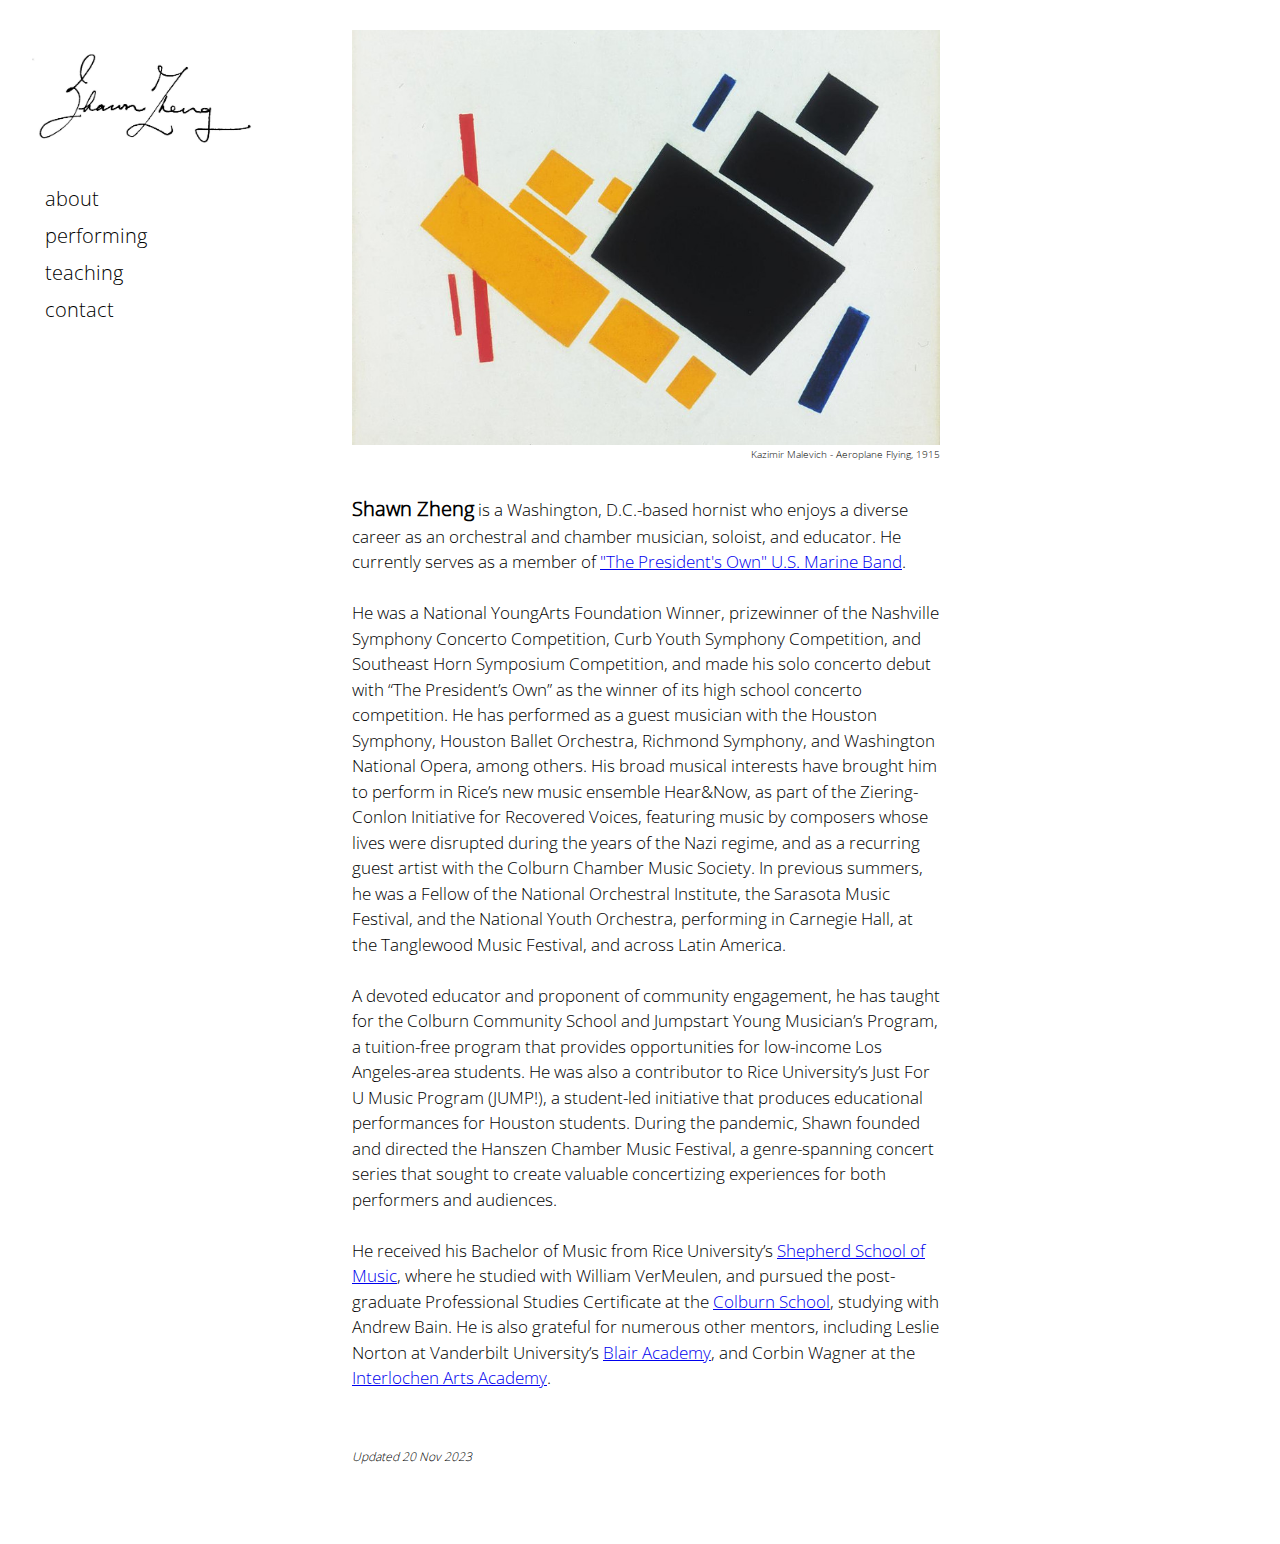
==== index.html @ 9623124a "Update index.html" ====
<!DOCTYPE html>
<html>
	<head>
    <meta charset="UTF-8">
		<meta name="author" content="Shawn Zheng">
		<meta name="keywords" content="music, french horn, horn, orchestra, rice, rice university, colburn, houston, washington dc, murfreesboro">
		<meta name="description" content="online portfolio of musician and educator Shawn Zheng">
		<meta name="viewport" content="width=device-width, initial-scale=1.0">
		<title>Shawn Zheng | Horn</title>
		<link rel="canonical" href="https://shawnzheng.com/index.html" />
		<link rel="stylesheet" href="styles.css">
    <link rel="apple-touch-icon" sizes="180x180" href="/favicon_io/apple-touch-icon.png">
    <link rel="icon" type="image/png" sizes="32x32" href="/favicon_io/favicon-32x32.png">
    <link rel="icon" type="image/png" sizes="16x16" href="/favicon_io/favicon-16x16.png">
    <link rel="manifest" href="/favicon_io/site.webmanifest">

</head>
<body>

<!-- Load an icon library to show a hamburger menu (bars) on small screens -->
<link rel="stylesheet" href="https://cdnjs.cloudflare.com/ajax/libs/font-awesome/4.7.0/css/font-awesome.min.css">

<!-- Side Navigation Menu -->
<div id="sidenav">
  <img src="logo.png" width=250px style="margin-bottom: -90px; margin-top: -60px">

  <a href=index.html>
    <p>about</p>
  </a>
  <a href="performing.html">
    <p>performing</p>
  </a>
  <a href="teaching.html">
    <p>teaching</p>
  </a>
  <a href="contact.html">
    <p>contact</p>
  </a>
</div>

<!-- Top Navigation Menu -->
<div class="topnav" id="topnav">
  <a href="index.html" class="active" style="height: 60px">
    <img src="logo.png" style="display: block; margin-top: -40px; margin-right: 200px; width: 150px; height: 150px;">
  </a>
  <!-- Navigation links (hidden by default) -->
  <div id="myLinks">
    <a href="performing.html"class="selected">performing</a>
    <a href="teaching.html">teaching</a>  
    <a href="contact.html">contact</a>  
  </div>
  <!-- "Hamburger menu" / "Bar icon" to toggle the navigation links -->
  <a href="javascript:void(0);" class="icon" onclick="myFunction()">
    <i style="font-size: 25px; margin-top: 8px; margin-left: 6px;" class="fa fa-bars"></i>
  </a>
</div>



<script>
  function myFunction() {
    var x = document.getElementById("myLinks");
    if (x.style.display === "block") {
      x.style.display = "none";
    } else {
      x.style.display = "block";
    }
  }
  </script>

<!--
<p class="title">about</p>
-->

<div class="content">
  <figure>
    <img src="Kazimir-Malevich-Aeroplane-Flying-1915.jpeg" width=100% style="margin-top: 20px; padding-left: 20px; padding-right: 20px;">
    <figcaption style="margin-top: 2px; ; padding-right: 20px; font-size: 10px; font-family: opensans">Kazimir Malevich - Aeroplane Flying, 1915

  </figcaption>
  </figure>
 
  <div class="about" style="padding-left: 20px; padding-right: 20px; margin-top: 5px; line-height: 1.5;">
    <p>&nbsp;</p>
   <p><strong><span style="font-size:20px">Shawn Zheng</span></strong> is a Washington, D.C.-based hornist who enjoys a diverse career as an orchestral and chamber musician, soloist, and educator. He currently serves as a member of <a href="https://www.marineband.marines.mil/">"The President's Own" U.S. Marine Band</a>.</p>    <p>&nbsp;</p>
  <p>He was a National YoungArts Foundation Winner, prizewinner of the Nashville Symphony Concerto Competition, Curb Youth Symphony Competition, and Southeast Horn Symposium Competition, and made his solo concerto debut with “The President’s Own” as the winner of its high school concerto competition. 
    He has performed as a guest musician with the Houston Symphony, Houston Ballet Orchestra, Richmond Symphony, and Washington National Opera, among others. 
    His broad musical interests have brought him to perform in Rice’s new music ensemble Hear&Now, 
    as part of the Ziering-Conlon Initiative for Recovered Voices, featuring music by composers whose lives were disrupted during the years of the Nazi regime, 
    and as a recurring guest artist with the Colburn Chamber Music Society. 
    In previous summers, he was a Fellow of the National Orchestral Institute, the Sarasota Music Festival, and the National Youth Orchestra, performing in Carnegie Hall, at the Tanglewood Music Festival, and across Latin America. 
  </p>
  <p>&nbsp;</p>
  <p>A devoted educator and proponent of community engagement, he has taught for the Colburn Community School and Jumpstart Young Musician’s Program, 
    a tuition-free program that provides opportunities for low-income Los Angeles-area students. 
    He was also a contributor to Rice University’s Just For U Music Program (JUMP!), 
    a student-led initiative that produces educational performances for Houston students. During the pandemic, Shawn founded and directed the Hanszen Chamber Music Festival, a genre-spanning concert series that sought to create valuable concertizing experiences for both performers and audiences.  </p>
  <p>&nbsp;</p>
  <p>He received his Bachelor of Music from Rice University’s <a href="https://music.rice.edu/">Shepherd School of Music</a>, where he studied with William VerMeulen, and pursued the post-graduate Professional Studies Certificate at the <a href="colburnschool.edu">Colburn School</a>, studying with Andrew Bain. He is also grateful for numerous other mentors, including Leslie Norton at Vanderbilt University’s <a href="https://blair.vanderbilt.edu/blair-academy/">Blair Academy</a>, and Corbin Wagner at the <a href="https://www.interlochen.org/arts-boarding-school">Interlochen Arts Academy</a>.</p>
  <p>&nbsp;</p>
  <p>&nbsp;</p>
  <p><i><span style="font-size:12px">Updated 20 Nov 2023</span></i>
  <p>&nbsp;</p>
  <p>&nbsp;</p>
  <p>&nbsp;</p>
  </div>
</div>


</body>
</html>
---- styles.css ----
.freeplay{
  font-family: sans-serif;
  font-size: 15px;
  margin: 15px;
}

.writing{
  font-family: times;
  font-size: 17px;
}

ul{
  font-size: 17px; 
  font-family: times;
  margin-top: -5px;
}

h1{
  margin: 5%;
  font-size: 25px;
}

.perfdate{
  font-family: poppins_bold;
  font-size: 16px;
  font-weight: bolder;
  margin-bottom: 3px;
  margin-top: 35px;
  color: black;
  text-align: left;
}

.perfloc{
  font-family: pt_serif, Cambria, Cochin, Georgia, Times, 'Times New Roman', serif;
  font-size: 15px;
  font-weight: bolder;
  margin-bottom: 3px;
  color: black;
  text-align: left;
}

.perfens{
  font-family: pt_serif, Cambria, Cochin, Georgia, Times, 'Times New Roman', serif;
  font-size: 15px;
  font-weight: bolder;
  color: black;
  margin-bottom: 15px;
  text-align: left;
}
.perf{
  font-family: pt_serif, Cambria, Cochin, Georgia, Times, 'Times New Roman', serif;
  font-size: 15px;
  margin-bottom: 3px;
  margin-left: 4%;
  color: black;
  text-align: left;
}

.perfdetail{
  font-family: pt_serif;
  font-size: 15px;
  margin-bottom: 3px;
  margin-left: 8%;
  color: black;
  text-align: left;
}

.indent{
  padding-left: 47px;
}

.column {
  float: left;
  width: 33.3%;
  text-align: center;
  padding: 2%;
  border-color: white;
  border-style: solid;
  border-width: 2px;
}

/* Clear floats after the columns */
.row {
  width: auto;
  font-family: poppins_bold;
  font-size: 10px;
}

video{
  width: 100%;
  height: auto;
}

/*date tabs*/

.date_playing{
  text-align: right;
  font-family: poppins;
  font-size: 14px;
}

.date_playing span{
  background-color: whitesmoke;
  padding: 4px;
}

.date_recording{
  text-align: right;
  font-family: poppins;
  font-size: 14px;
}

.date_recording span{
  background-color: floralwhite;
  padding: 4px;
}

.date_interdisciplinary{
  text-align: right;
  font-family: poppins;
  font-size: 14px;
}

.date_interdisciplinary span{
  background-color: ghostwhite;
  padding: 4px;
}

.date_work{
  text-align: right;
  font-family: poppins;
  font-size: 14px;
}

.date_work span{
  background-color: whitesmoke;
  padding: 4px;
  font-family: poppins;
}

.date_work2{
  text-align: right;
  font-family: poppins;
  font-size: 14px;
}

.date_work2 span{
  background-color: rgb(35, 35, 36);
  color: white;
  padding: 4px;
}

.date_work3{
  text-align: right;
  font-family: poppins;
  font-size: 14px;
}

.date_work3 span{
  background-color: aliceblue;
  color: black;
  padding: 4px;
}

/*date tabs END*/

.work{
  font-family: poppins_bold;
  font-size: 17px;
  color: black;
  padding: 7px;
  border: 1px solid whitesmoke;
  background-color: whitesmoke;
  margin-bottom: 15px;
}


.performances{
  font-family: poppins_bold;
  font-size: 20px;
  color: black;
  padding: 7px;
  border: 1px solid whitesmoke;
  background-color: whitesmoke;
  margin-bottom: 15px;
}

.work_writing{
  font-family: times;
  font-size: 24px;
  text-decoration: bold;
  color: black;
  padding: 7px;
  border: 1px solid whitesmoke;
  background-color: whitesmoke;
  margin-bottom: 15px;
}

.description{
  font-family: pt_serif;
  font-size: 15px;
  color: black;
  text-align: left;
  margin-top:5px;
  margin-bottom: 5px;
}

.work2{
  font-family: poppins_bold;
  font-size: 17px;
  color: rgb(233, 233, 233);
  padding: 7px;
  border: 1px solid black;
  background-color: rgb(35, 35, 36);
  margin-bottom: 15px;
}

.description2{
  font-family: pt_serif;
  font-size: 15px;
  color: rgb(233, 233, 233);
  margin-top:5px;
  margin-bottom: 5px;
}

.work3{
  font-family: poppins_bold;
  font-size: 17px;
  color: black;
  padding: 7px;
  border: 1px solid aliceblue;
  background-color: aliceblue;
  margin-bottom: 15px;
}

.description3{
  font-family: pt_serif;
  font-size: 15px;
  color: black;
  margin-top:5px;
  margin-bottom: 5px;
}


.conductingvid{
  font-family: poppins_bold;
  font-size: 17px;
  color: black;
  padding: 7px;
  border: 1px solid whitesmoke;
  background-color: whitesmoke;
  margin-bottom: 15px;
}

.playing{
  font-family: poppins_bold;
  font-size: 17px;
  color: black;
  padding: 7px;
  border: 1px solid whitesmoke;
  background-color: whitesmoke;
  margin-bottom: 15px;
}

.recording{
  font-family: poppins_bold;
  font-size: 17px;
  color: black;
  padding: 7px;
  border: 1px solid floralwhite;
  background-color: floralwhite;
  margin-bottom: 15px;
}

.youtube{
  margin-top:10px;
  width: 100%;
  height: 350px;
}


.interdisciplinary{
  font-family: poppins_bold;
  font-size: 17px;
  color: black;
  padding: 7px;
  border: 1px solid ghostwhite;
  background-color: ghostwhite;
  margin-bottom: 15px;
  text-align: left;
}

audio{
  width: 100%;
}

.title{
  margin: 0px;
  font-size: 12px;
  text-decoration: bold;
}

.moodyphotos{

}

p{
  margin:0px;
  padding:0px;
}
font
.about{
  font-size: 20px;
  padding-left: 0px;
  padding-right: 0px;
  font-family: opensans;
  
}

.content{
  font-family: opensans;
  font-size: 17px;
  margin: 0px;
  margin-left: 12px;
  margin-right: 12px;
  
  
  
}

body{
  margin: 0px;
  font-size: 15px;
  font-family: opensans;
  
}

/* Style the navigation menu */
.topnav {
  overflow: hidden;
  background-color: none!important;
  position: relative;
  margin-right: 4%;
  margin-left: 4%;
  margin-top: 4%;
  font-size: 17px;
  font-family: opensans;
  text-align: right;
  float: right

}

/* Hide the links inside the navigation menu (except for logo/home) */
.topnav #myLinks {
  display: none;
}

/* Style navigation menu links */
.topnav a {
  color: black;
  padding: 4px 4px;
  text-decoration: none;
  display: block;
}

/* Style the hamburger menu */
.topnav a.icon {
  background: none;
  background-color: none;
  display: block;
  position: absolute;
  right: 8px;
  top: 0;
}

/* Add a grey background color on mouse-over */
.topnav a:hover {
  background-color: none;
  color: black;
}

/* Style the active link (or home/logo) */
.active {
  background-color: none;
  color: black;
  font-size: 25px;
}


@font-face {
  font-family: pt_serif_italic;
  src: url(fonts/pt_serif/PTSerif-Italic.ttf)
}

@font-face {
  font-family: pt_serif;
  src: url(fonts/pt_serif/PTSerif-Regular.ttf)
}

@font-face {
  font-family: pt_serif_bold;
  src: url(fonts/pt_serif/PTSerif-Bold.ttf)
}

@font-face {
  font-family: opensans;
  src: url(fonts/opensans/OpenSans-Light.ttf)
}

@font-face {
  font-family: opensans-regular;
  src: url(fonts/opensans/OpenSans-Regular.ttf)
}


@font-face {
  font-family: proza;
  src: url(fonts/proza/prozalibre-regular.ttf)
}


@font-face {
  font-family: opensans_bold;
  src: url(fonts/opensans/OpenSans-Bold.ttf)
}

hr{
  border-top: 1px solid black;
}

h2{
  margin-top: 10px;
  font-size: 20px;
}

figure {
  display: inline-block;
  margin: 0px;
  margin-left: 0px;
}
figure img {
  vertical-align: top;
}
figure figcaption {
  text-align: right;
}


/* desktop */


#sidenav {
  height: 100%;
  position: fixed;
  z-index: 1;
  top: 0px;
  left: 20px;
  background-color: white;
  overflow-x: hidden;
  transition: 0.5s;
  padding-top: 0px;
  transition: all 300ms ease 0s;
  font-family: opensans;
  font-size: 20px;
  }

  
  #sidenav a {
  padding: 5px;
  margin-left: 20px;
  text-decoration: none;
  color: black;
  display: block;
  transition: 0.3s
  }
  
  #sidenav a:hover {
  color: rgb(34, 125, 211);
  font-family: opensans-regular;
  }

.selected{
  font-family: opensans-regular;
} 

/* cover shenanigans*/

/* mobile and media CSS*/

#mobile_cover{
  display: fixed;
  width: 100%;
  padding-left: 5%;
  padding-right: 5%;
  padding-bottom: 0px;
  margin-bottom: 0px;
}

@media screen and (max-width: 813px) {
  #sidenav{
      display: none;
    }
  #desktop_cover{
      display: none;
    }
  #rightnav{
    display: none;
  }
  .youtube{
    margin-top:10px;
    width: 100%;
    height: 190px;
  }
}

@media screen and (min-width:813px){
    .content{
        padding-left: 25%;
        margin-right: 25%;
        padding-top: 10px;
        display: fixed;
        align-content: left;
    }

    #topnav{
      display: none;
    }

    .sidenav{
      display: fixed;
    }

    #desktop_cover{
      display: fixed;
      width: 75%;
      margin-top: 50px;
      margin-left: 15%;
      margin-bottom: 0%;
    }

    #mobile_cover {
      display: none;
    }
    
    .row{
      font-size: 14px;
    }
  }

  /* trying to make a slideshow*/
  * {box-sizing:border-box}

/* Slideshow container */
.slideshow-container {
  max-width: 1000px;
  position: relative;
  margin: auto;
}

/* Hide the images by default */
.mySlides {
  display: none;
}

/* Next & previous buttons */
.prev, .next {
  cursor: pointer;
  position: absolute;
  top: 50%;
  width: auto;
  margin-top: -22px;
  padding: 16px;
  color: white;
  font-weight: bold;
  font-size: 18px;
  transition: 0.6s ease;
  border-radius: 0 3px 3px 0;
  user-select: none;
}

/* Position the "next button" to the right */
.next {
  right: 0;
  border-radius: 3px 0 0 3px;
}

/* On hover, add a black background color with a little bit see-through */
.prev:hover, .next:hover {
  background-color: rgba(0,0,0,0.8);
}

/* Caption text */
.text {
  color: #f2f2f2;
  font-size: 11px;
  padding: 3px;
  position: absolute;
  background: black;
  bottom: 7px;
  width: auto;
  text-align: left;
}

/* Number text (1/7 etc) */
.numbertext {
  color: #f2f2f2;
  font-size: 12px;
  padding: 8px 12px;
  position: absolute;
  top: 0;
}

/* The dots/bullets/indicators */
.dot {
  cursor: pointer;
  height: 15px;
  width: 15px;
  margin: 0 2px;
  background-color: lightgray;
  border-radius: 50%;
  display: inline-block;
  transition: background-color 0.6s ease;
}

.dot:hover {
  background-color: red;
}

/* Fading animation */
.fade {
  -webkit-animation-name: fade;
  -webkit-animation-duration: 1.5s;
  animation-name: fade;
  animation-duration: 1.5s;
}

@-webkit-keyframes fade {
  from {opacity: .4}
  to {opacity: 1}
}

@keyframes fade {
  from {opacity: .4}
  to {opacity: 1}
}
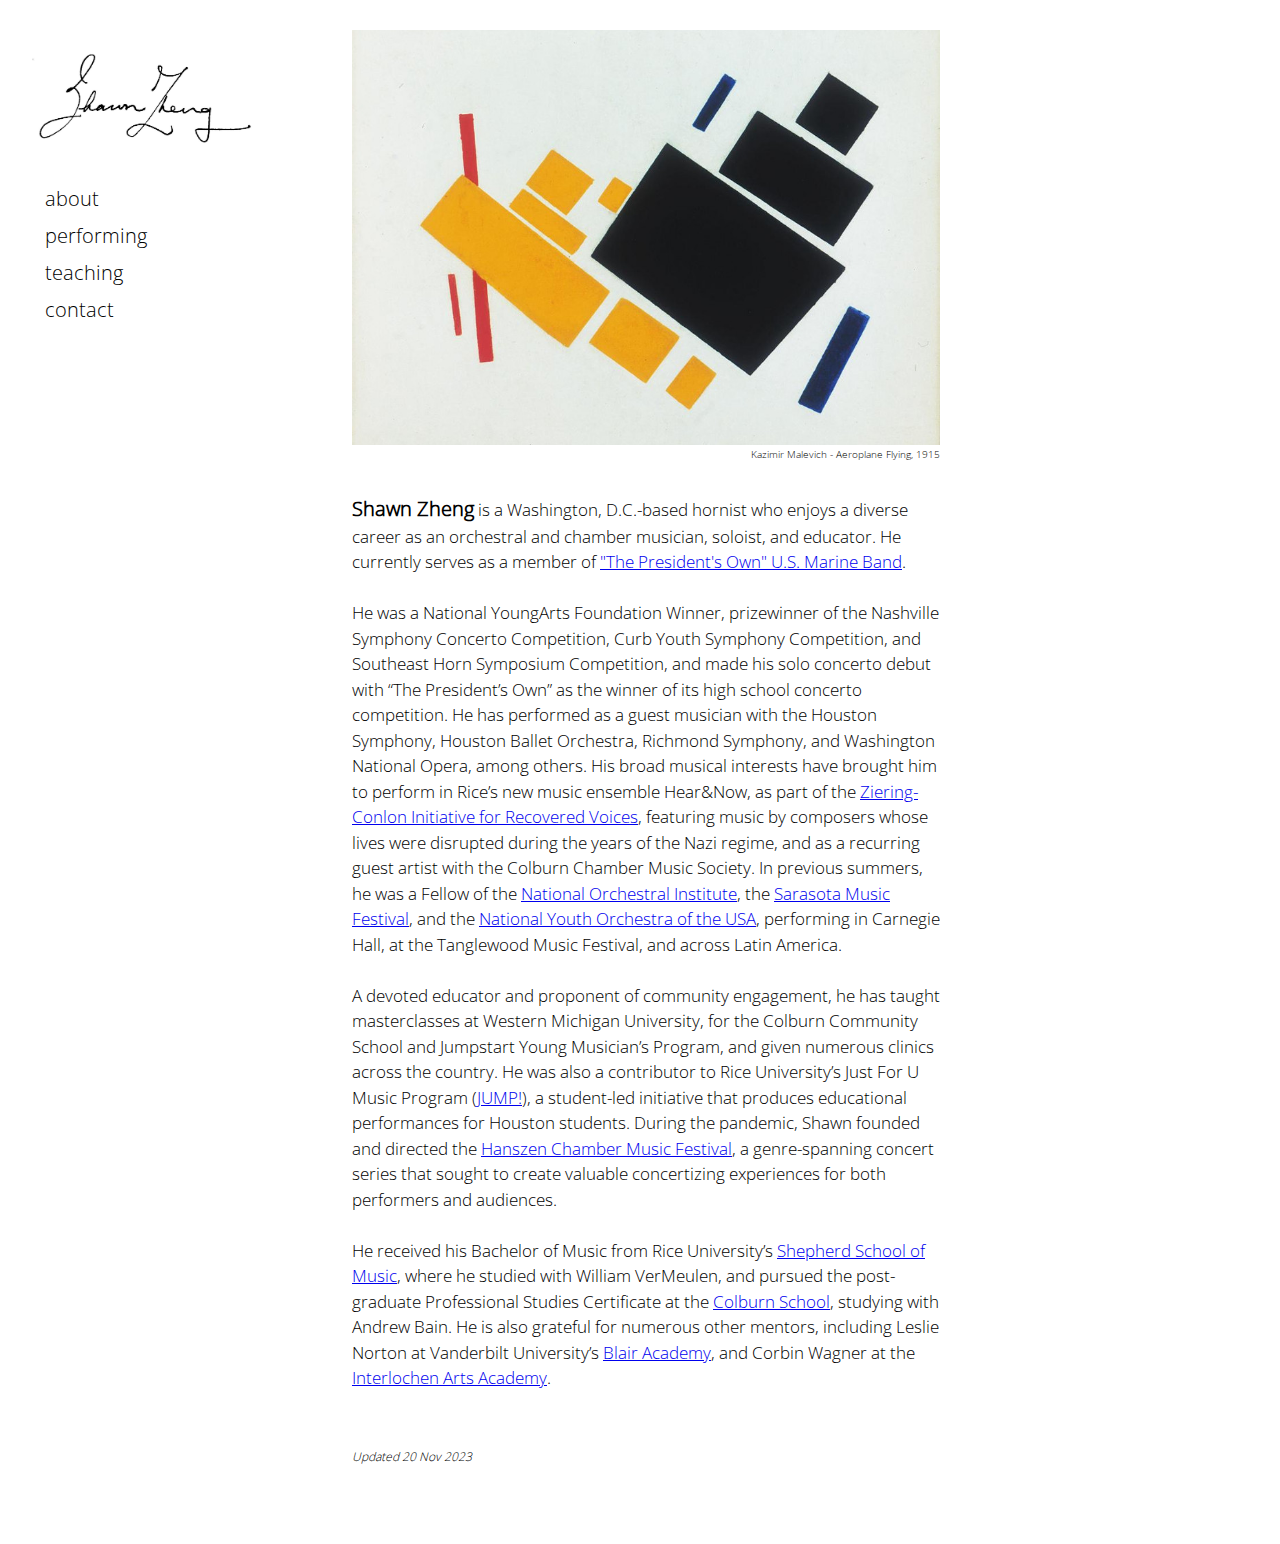
==== commit 54be158c: "Update index.html" ====
--- a/index.html
+++ b/index.html
@@ -86,15 +86,14 @@
   <p>He was a National YoungArts Foundation Winner, prizewinner of the Nashville Symphony Concerto Competition, Curb Youth Symphony Competition, and Southeast Horn Symposium Competition, and made his solo concerto debut with “The President’s Own” as the winner of its high school concerto competition. 
     He has performed as a guest musician with the Houston Symphony, Houston Ballet Orchestra, Richmond Symphony, and Washington National Opera, among others. 
     His broad musical interests have brought him to perform in Rice’s new music ensemble Hear&Now, 
-    as part of the Ziering-Conlon Initiative for Recovered Voices, featuring music by composers whose lives were disrupted during the years of the Nazi regime, 
+    as part of the <a href="https://www.colburnschool.edu/community-initiatives/recovered-voices/">Ziering-Conlon Initiative for Recovered Voices</a>, featuring music by composers whose lives were disrupted during the years of the Nazi regime, 
     and as a recurring guest artist with the Colburn Chamber Music Society. 
-    In previous summers, he was a Fellow of the National Orchestral Institute, the Sarasota Music Festival, and the National Youth Orchestra, performing in Carnegie Hall, at the Tanglewood Music Festival, and across Latin America. 
+    In previous summers, he was a Fellow of the <a href="https://theclarice.umd.edu/noi/About-the-Institute">National Orchestral Institute</a>, the <a href="https://www.sarasotaorchestra.org/festival/about">Sarasota Music Festival</a>, and the <a href="https://www.carnegiehall.org/Education/Programs/National-Youth-Ensembles/NYO-USA">National Youth Orchestra of the USA</a>, performing in Carnegie Hall, at the Tanglewood Music Festival, and across Latin America. 
   </p>
   <p>&nbsp;</p>
-  <p>A devoted educator and proponent of community engagement, he has taught for the Colburn Community School and Jumpstart Young Musician’s Program, 
-    a tuition-free program that provides opportunities for low-income Los Angeles-area students. 
-    He was also a contributor to Rice University’s Just For U Music Program (JUMP!), 
-    a student-led initiative that produces educational performances for Houston students. During the pandemic, Shawn founded and directed the Hanszen Chamber Music Festival, a genre-spanning concert series that sought to create valuable concertizing experiences for both performers and audiences.  </p>
+  <p>A devoted educator and proponent of community engagement, he has taught masterclasses at Western Michigan University, for the Colburn Community School and Jumpstart Young Musician’s Program, and given numerous clinics across the country.
+    He was also a contributor to Rice University’s Just For U Music Program (<a href="https://music.rice.edu/outreach/just-you-music-program">JUMP!</a>), 
+    a student-led initiative that produces educational performances for Houston students. During the pandemic, Shawn founded and directed the <a href="https://www.ricethresher.org/article/2020/09/hanszen-quad-fills-with-music-and-community-in-new-evening-concert-series">Hanszen Chamber Music Festival</a>, a genre-spanning concert series that sought to create valuable concertizing experiences for both performers and audiences.  </p>
   <p>&nbsp;</p>
   <p>He received his Bachelor of Music from Rice University’s <a href="https://music.rice.edu/">Shepherd School of Music</a>, where he studied with William VerMeulen, and pursued the post-graduate Professional Studies Certificate at the <a href="colburnschool.edu">Colburn School</a>, studying with Andrew Bain. He is also grateful for numerous other mentors, including Leslie Norton at Vanderbilt University’s <a href="https://blair.vanderbilt.edu/blair-academy/">Blair Academy</a>, and Corbin Wagner at the <a href="https://www.interlochen.org/arts-boarding-school">Interlochen Arts Academy</a>.</p>
   <p>&nbsp;</p>
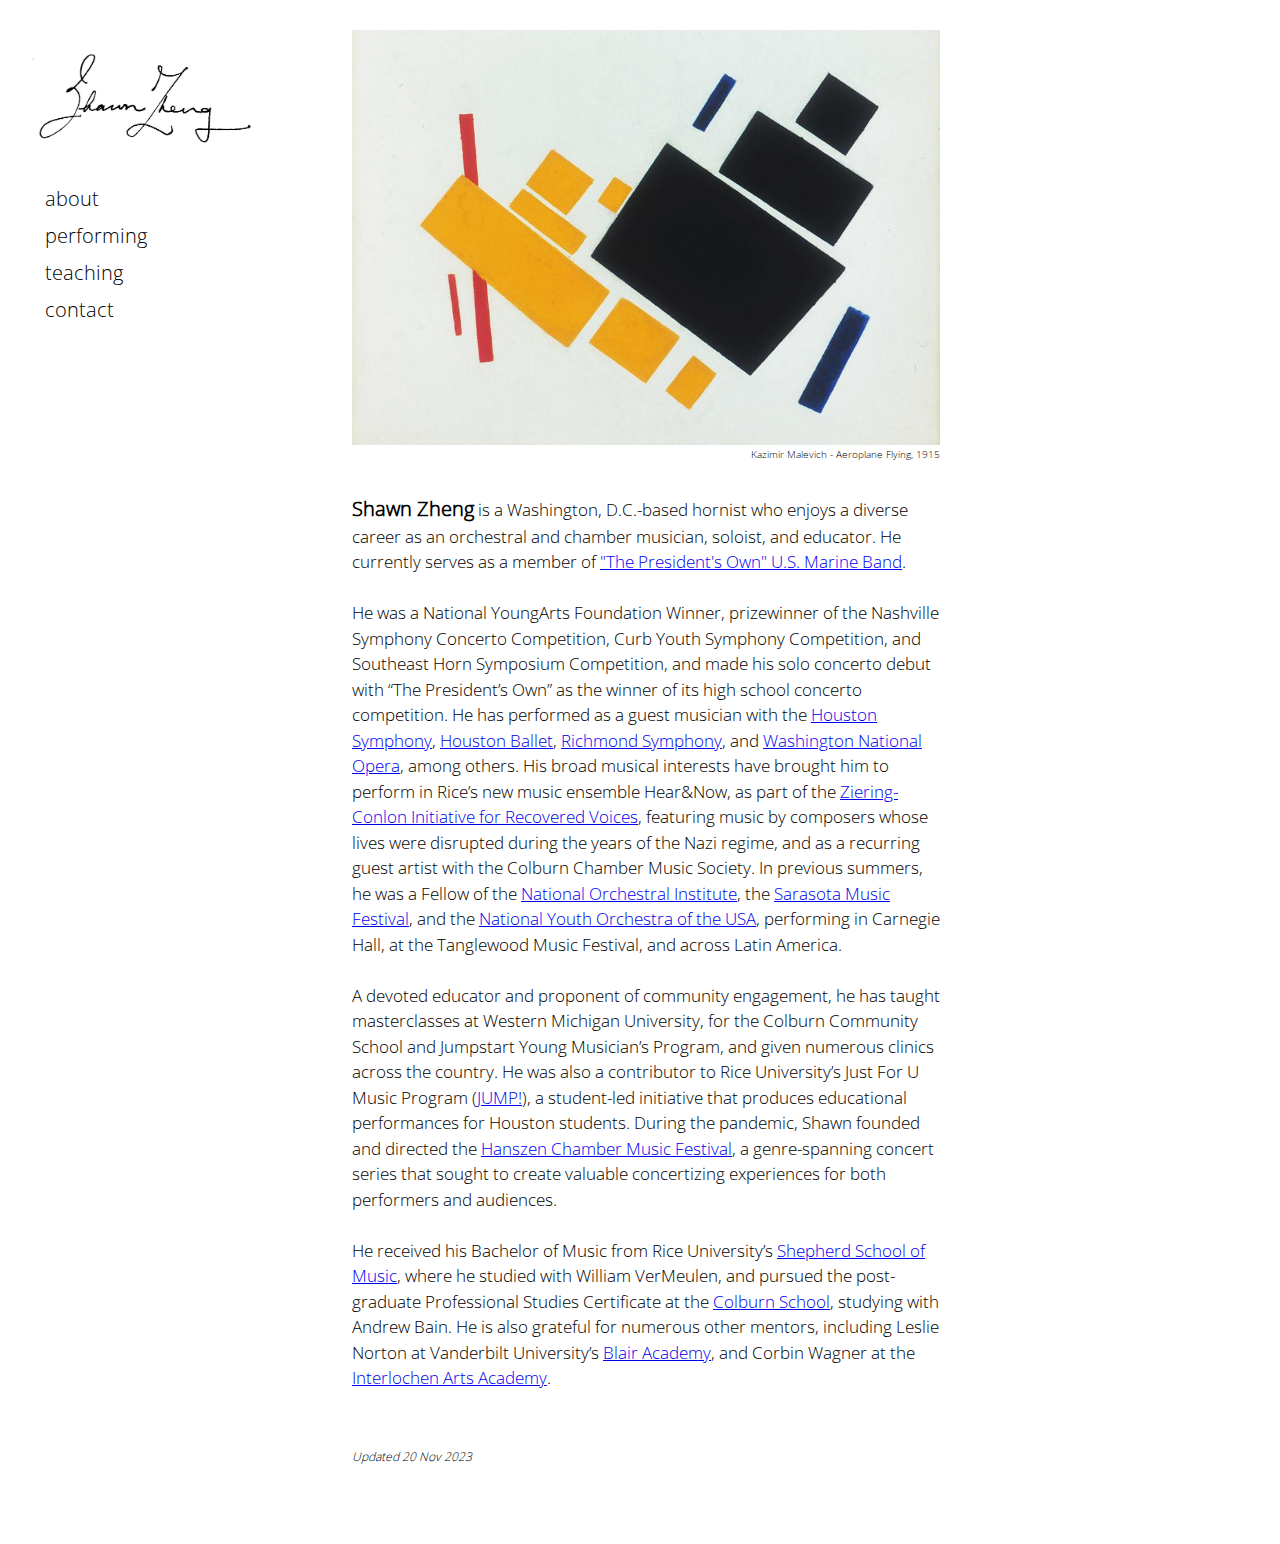
==== commit 3e05f2b5: "Update index.html" ====
--- a/index.html
+++ b/index.html
@@ -84,7 +84,7 @@
     <p>&nbsp;</p>
    <p><strong><span style="font-size:20px">Shawn Zheng</span></strong> is a Washington, D.C.-based hornist who enjoys a diverse career as an orchestral and chamber musician, soloist, and educator. He currently serves as a member of <a href="https://www.marineband.marines.mil/">"The President's Own" U.S. Marine Band</a>.</p>    <p>&nbsp;</p>
   <p>He was a National YoungArts Foundation Winner, prizewinner of the Nashville Symphony Concerto Competition, Curb Youth Symphony Competition, and Southeast Horn Symposium Competition, and made his solo concerto debut with “The President’s Own” as the winner of its high school concerto competition. 
-    He has performed as a guest musician with the Houston Symphony, Houston Ballet Orchestra, Richmond Symphony, and Washington National Opera, among others. 
+    He has performed as a guest musician with the <a href="https://houstonsymphony.org/">Houston Symphony</a>, <a href="https://www.houstonballet.org/">Houston Ballet</a>, <a href="https://www.richmondsymphony.com/">Richmond Symphony</a>, and <a href="https://www.kennedy-center.org/wno/home/">Washington National Opera</a>, among others. 
     His broad musical interests have brought him to perform in Rice’s new music ensemble Hear&Now, 
     as part of the <a href="https://www.colburnschool.edu/community-initiatives/recovered-voices/">Ziering-Conlon Initiative for Recovered Voices</a>, featuring music by composers whose lives were disrupted during the years of the Nazi regime, 
     and as a recurring guest artist with the Colburn Chamber Music Society. 
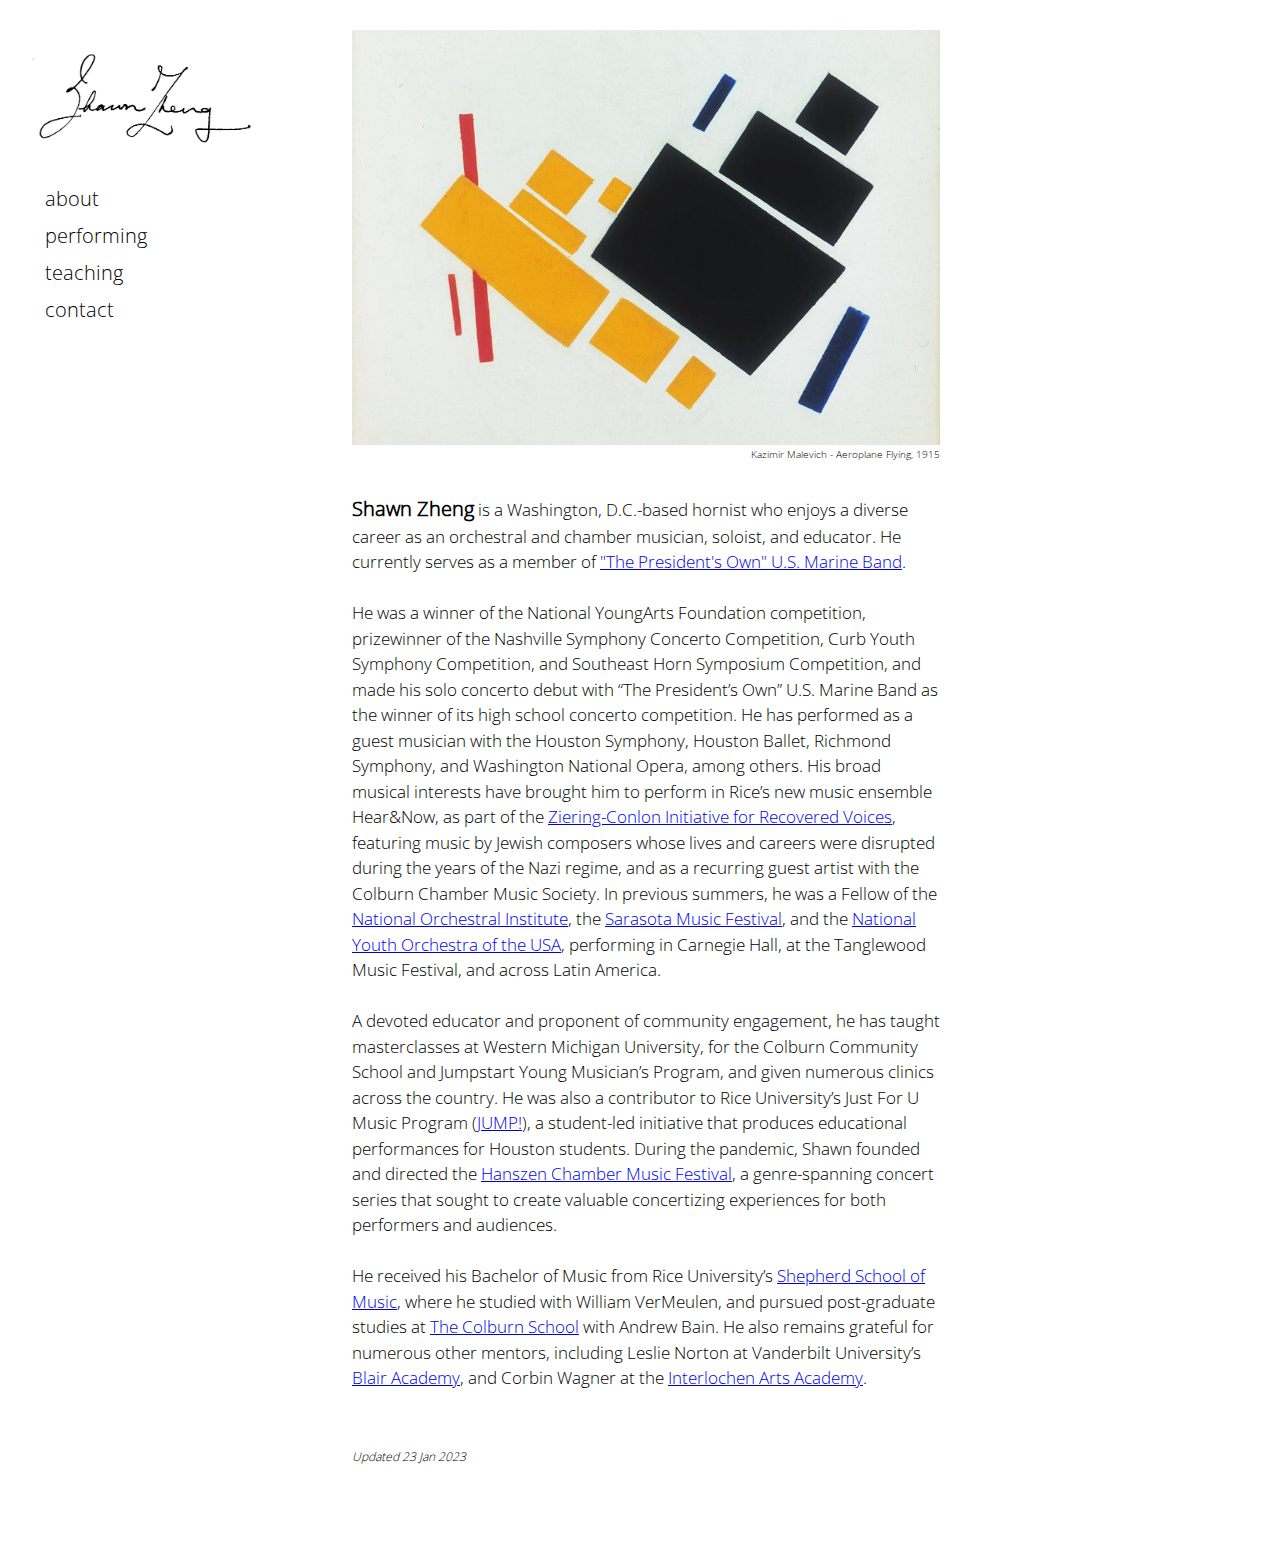
==== commit cf0ed416: "Update index.html" ====
--- a/index.html
+++ b/index.html
@@ -83,22 +83,23 @@
   <div class="about" style="padding-left: 20px; padding-right: 20px; margin-top: 5px; line-height: 1.5;">
     <p>&nbsp;</p>
    <p><strong><span style="font-size:20px">Shawn Zheng</span></strong> is a Washington, D.C.-based hornist who enjoys a diverse career as an orchestral and chamber musician, soloist, and educator. He currently serves as a member of <a href="https://www.marineband.marines.mil/">"The President's Own" U.S. Marine Band</a>.</p>    <p>&nbsp;</p>
-  <p>He was a National YoungArts Foundation Winner, prizewinner of the Nashville Symphony Concerto Competition, Curb Youth Symphony Competition, and Southeast Horn Symposium Competition, and made his solo concerto debut with “The President’s Own” as the winner of its high school concerto competition. 
-    He has performed as a guest musician with the <a href="https://houstonsymphony.org/">Houston Symphony</a>, <a href="https://www.houstonballet.org/">Houston Ballet</a>, <a href="https://www.richmondsymphony.com/">Richmond Symphony</a>, and <a href="https://www.kennedy-center.org/wno/home/">Washington National Opera</a>, among others. 
+  <p>He was a winner of the National YoungArts Foundation competition, prizewinner of the Nashville Symphony Concerto Competition, Curb Youth Symphony Competition, and Southeast Horn Symposium Competition, and made his solo concerto debut with “The President’s Own” U.S. Marine Band as the winner of its high school concerto competition. 
+    He has performed as a guest musician with the Houston Symphony, Houston Ballet, Richmond Symphony, and Washington National Opera, among others. 
     His broad musical interests have brought him to perform in Rice’s new music ensemble Hear&Now, 
-    as part of the <a href="https://www.colburnschool.edu/community-initiatives/recovered-voices/">Ziering-Conlon Initiative for Recovered Voices</a>, featuring music by composers whose lives were disrupted during the years of the Nazi regime, 
+    as part of the <a href="https://www.colburnschool.edu/community-initiatives/recovered-voices/">Ziering-Conlon Initiative for Recovered Voices</a>, featuring music by Jewish composers whose lives and careers were disrupted during the years of the Nazi regime, 
     and as a recurring guest artist with the Colburn Chamber Music Society. 
     In previous summers, he was a Fellow of the <a href="https://theclarice.umd.edu/noi/About-the-Institute">National Orchestral Institute</a>, the <a href="https://www.sarasotaorchestra.org/festival/about">Sarasota Music Festival</a>, and the <a href="https://www.carnegiehall.org/Education/Programs/National-Youth-Ensembles/NYO-USA">National Youth Orchestra of the USA</a>, performing in Carnegie Hall, at the Tanglewood Music Festival, and across Latin America. 
   </p>
   <p>&nbsp;</p>
   <p>A devoted educator and proponent of community engagement, he has taught masterclasses at Western Michigan University, for the Colburn Community School and Jumpstart Young Musician’s Program, and given numerous clinics across the country.
     He was also a contributor to Rice University’s Just For U Music Program (<a href="https://music.rice.edu/outreach/just-you-music-program">JUMP!</a>), 
-    a student-led initiative that produces educational performances for Houston students. During the pandemic, Shawn founded and directed the <a href="https://www.ricethresher.org/article/2020/09/hanszen-quad-fills-with-music-and-community-in-new-evening-concert-series">Hanszen Chamber Music Festival</a>, a genre-spanning concert series that sought to create valuable concertizing experiences for both performers and audiences.  </p>
+    a student-led initiative that produces educational performances for Houston students. During the pandemic, Shawn founded and directed the <a href="https://www.ricethresher.org/article/2020/09/hanszen-quad-fills-with-music-and-community-in-new-evening-concert-series">Hanszen Chamber Music Festival</a>, a genre-spanning concert series that sought to create valuable concertizing experiences for both performers and audiences. </p>
   <p>&nbsp;</p>
-  <p>He received his Bachelor of Music from Rice University’s <a href="https://music.rice.edu/">Shepherd School of Music</a>, where he studied with William VerMeulen, and pursued the post-graduate Professional Studies Certificate at the <a href="colburnschool.edu">Colburn School</a>, studying with Andrew Bain. He is also grateful for numerous other mentors, including Leslie Norton at Vanderbilt University’s <a href="https://blair.vanderbilt.edu/blair-academy/">Blair Academy</a>, and Corbin Wagner at the <a href="https://www.interlochen.org/arts-boarding-school">Interlochen Arts Academy</a>.</p>
+  <p>He received his Bachelor of Music from Rice University’s <a href="https://music.rice.edu/">Shepherd School of Music</a>, where he studied with William VerMeulen, and pursued post-graduate studies at <a href="colburnschool.edu">The Colburn School</a> with Andrew Bain. He also remains grateful for numerous other mentors, including Leslie Norton at Vanderbilt University’s <a href="https://blair.vanderbilt.edu/blair-academy/">Blair Academy</a>, and Corbin Wagner at the <a href="https://www.interlochen.org/arts-boarding-school">Interlochen Arts Academy</a>.</p>
   <p>&nbsp;</p>
-  <p>&nbsp;</p>
-  <p><i><span style="font-size:12px">Updated 20 Nov 2023</span></i>
+<p>&nbsp;</p>
+	  
+  <p><i><span style="font-size:12px">Updated 23 Jan 2023</span></i>
   <p>&nbsp;</p>
   <p>&nbsp;</p>
   <p>&nbsp;</p>
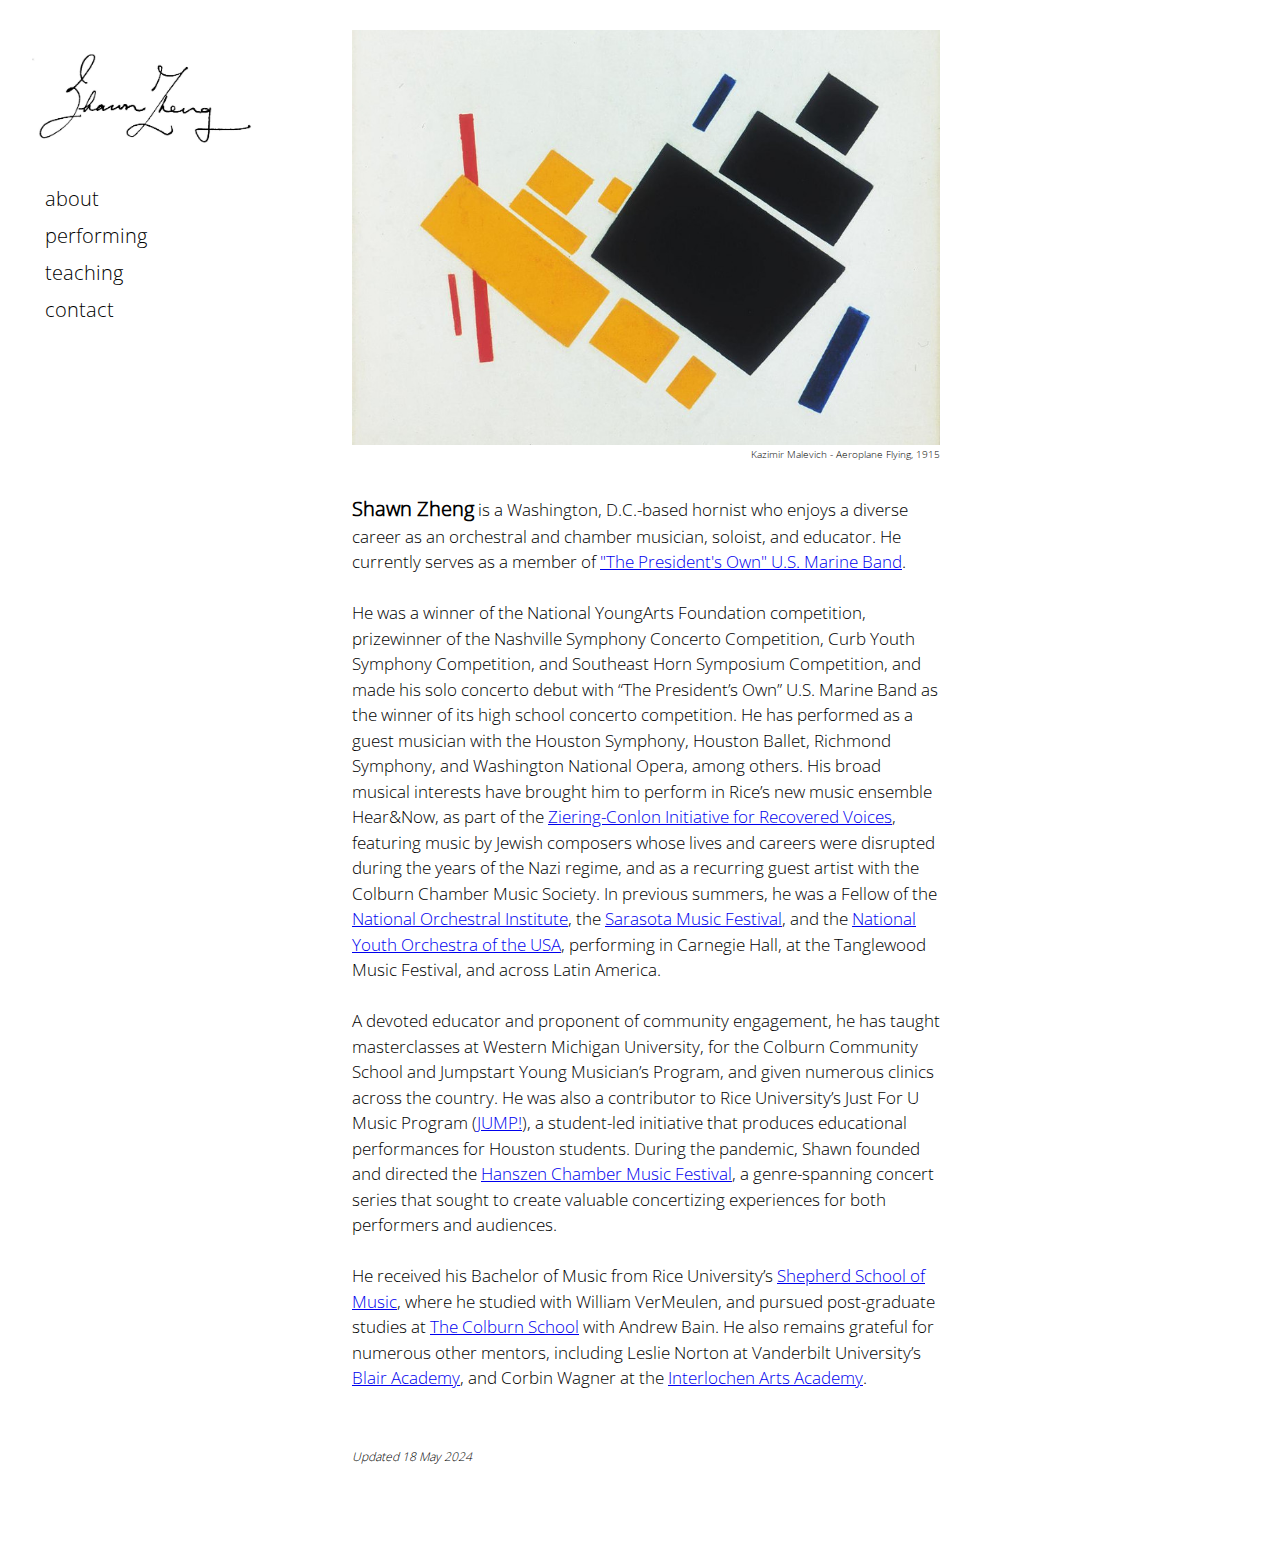
==== commit de7324f1: "Update index.html" ====
--- a/index.html
+++ b/index.html
@@ -99,7 +99,7 @@
   <p>&nbsp;</p>
 <p>&nbsp;</p>
 	  
-  <p><i><span style="font-size:12px">Updated 23 Jan 2023</span></i>
+  <p><i><span style="font-size:12px">Updated 18 May 2024</span></i>
   <p>&nbsp;</p>
   <p>&nbsp;</p>
   <p>&nbsp;</p>
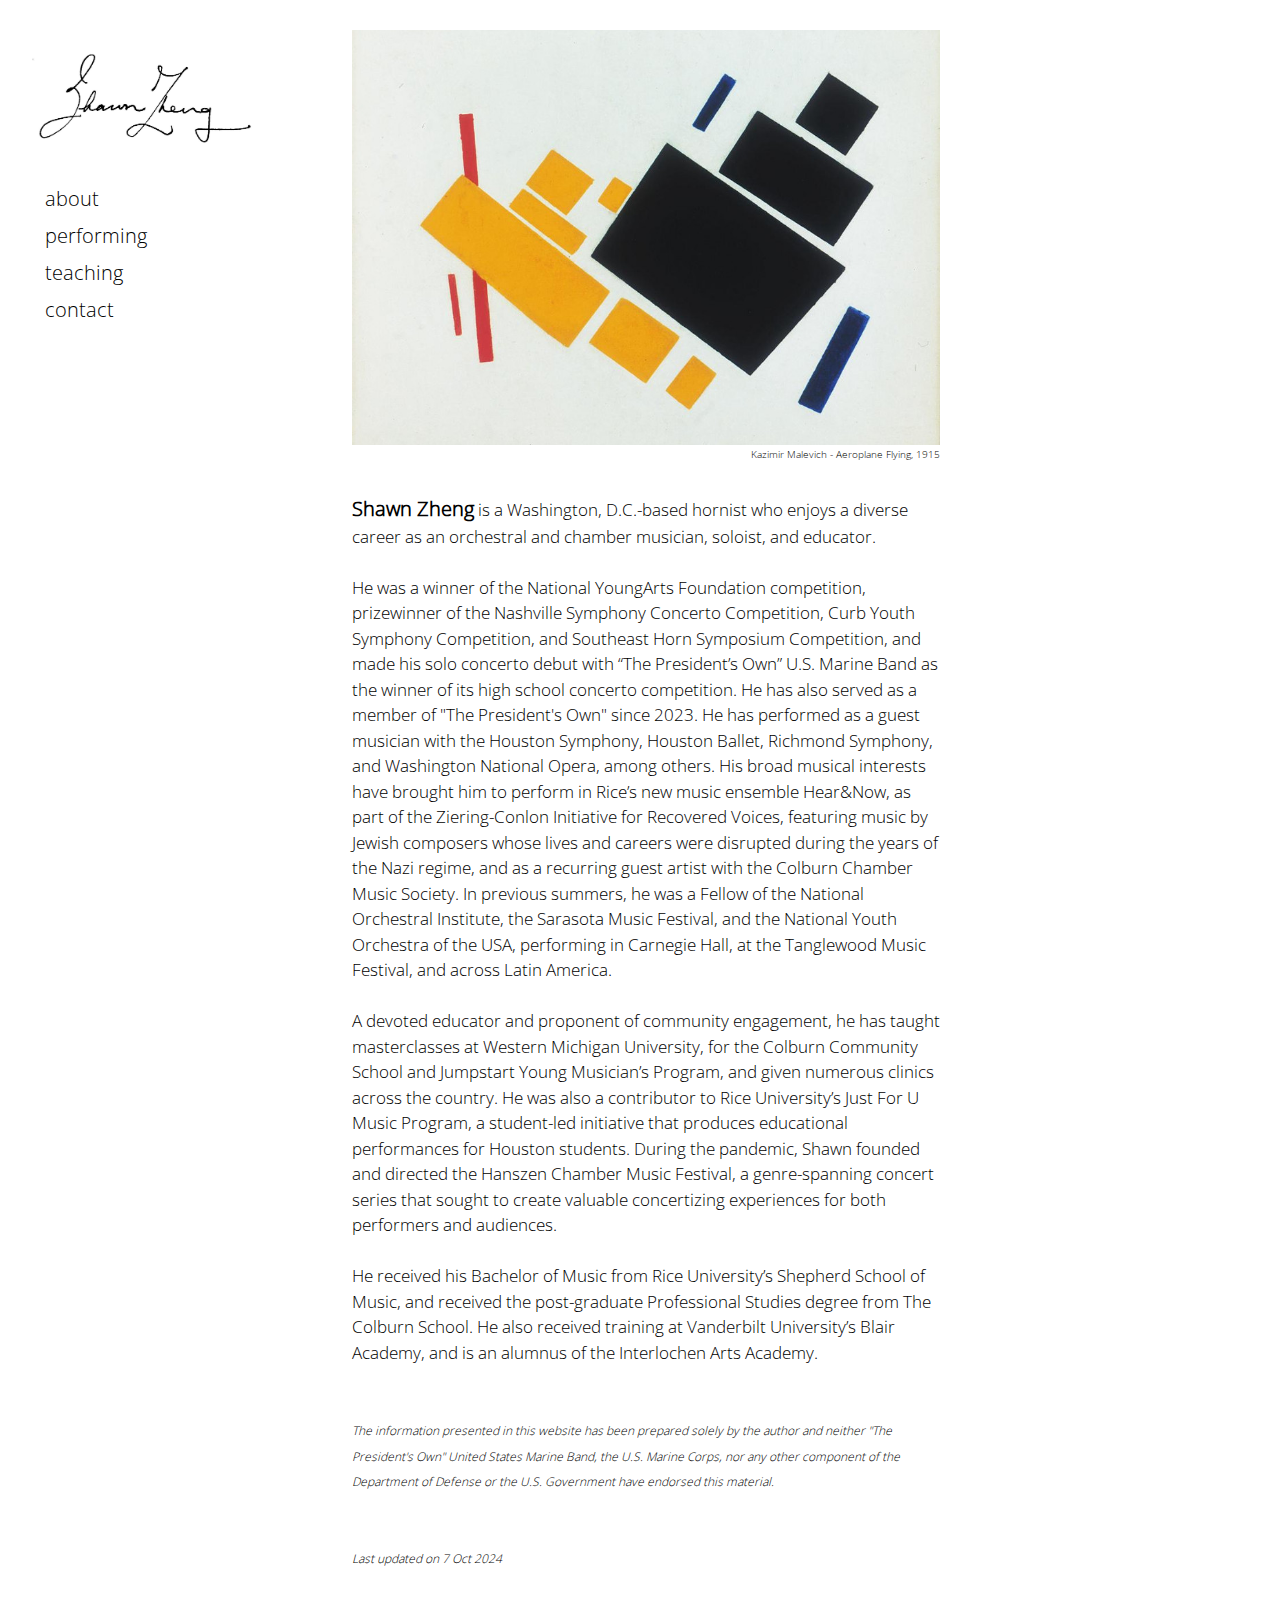
==== commit 09fd3f88: "Update index.html" ====
--- a/index.html
+++ b/index.html
@@ -82,25 +82,28 @@
  
   <div class="about" style="padding-left: 20px; padding-right: 20px; margin-top: 5px; line-height: 1.5;">
     <p>&nbsp;</p>
-   <p><strong><span style="font-size:20px">Shawn Zheng</span></strong> is a Washington, D.C.-based hornist who enjoys a diverse career as an orchestral and chamber musician, soloist, and educator. He currently serves as a member of <a href="https://www.marineband.marines.mil/">"The President's Own" U.S. Marine Band</a>.</p>    <p>&nbsp;</p>
-  <p>He was a winner of the National YoungArts Foundation competition, prizewinner of the Nashville Symphony Concerto Competition, Curb Youth Symphony Competition, and Southeast Horn Symposium Competition, and made his solo concerto debut with “The President’s Own” U.S. Marine Band as the winner of its high school concerto competition. 
+   <p><strong><span style="font-size:20px">Shawn Zheng</span></strong> is a Washington, D.C.-based hornist who enjoys a diverse career as an orchestral and chamber musician, soloist, and educator. <p>&nbsp;</p>
+  <p>He was a winner of the National YoungArts Foundation competition, prizewinner of the Nashville Symphony Concerto Competition, Curb Youth Symphony Competition, and Southeast Horn Symposium Competition, and made his solo concerto debut with “The President’s Own” U.S. Marine Band as the winner of its high school concerto competition. He has also served as a member of "The President's Own" since 2023.  
     He has performed as a guest musician with the Houston Symphony, Houston Ballet, Richmond Symphony, and Washington National Opera, among others. 
     His broad musical interests have brought him to perform in Rice’s new music ensemble Hear&Now, 
-    as part of the <a href="https://www.colburnschool.edu/community-initiatives/recovered-voices/">Ziering-Conlon Initiative for Recovered Voices</a>, featuring music by Jewish composers whose lives and careers were disrupted during the years of the Nazi regime, 
-    and as a recurring guest artist with the Colburn Chamber Music Society. 
-    In previous summers, he was a Fellow of the <a href="https://theclarice.umd.edu/noi/About-the-Institute">National Orchestral Institute</a>, the <a href="https://www.sarasotaorchestra.org/festival/about">Sarasota Music Festival</a>, and the <a href="https://www.carnegiehall.org/Education/Programs/National-Youth-Ensembles/NYO-USA">National Youth Orchestra of the USA</a>, performing in Carnegie Hall, at the Tanglewood Music Festival, and across Latin America. 
+    as part of the Ziering-Conlon Initiative for Recovered Voices, featuring music by Jewish composers whose lives and careers were disrupted during the years of the Nazi regime, 
+    and as a recurring guest artist with the Colburn Chamber Music Society.
+    In previous summers, he was a Fellow of the National Orchestral Institute, the Sarasota Music Festival, and the National Youth Orchestra of the USA, performing in Carnegie Hall, at the Tanglewood Music Festival, and across Latin America. 
   </p>
   <p>&nbsp;</p>
   <p>A devoted educator and proponent of community engagement, he has taught masterclasses at Western Michigan University, for the Colburn Community School and Jumpstart Young Musician’s Program, and given numerous clinics across the country.
-    He was also a contributor to Rice University’s Just For U Music Program (<a href="https://music.rice.edu/outreach/just-you-music-program">JUMP!</a>), 
-    a student-led initiative that produces educational performances for Houston students. During the pandemic, Shawn founded and directed the <a href="https://www.ricethresher.org/article/2020/09/hanszen-quad-fills-with-music-and-community-in-new-evening-concert-series">Hanszen Chamber Music Festival</a>, a genre-spanning concert series that sought to create valuable concertizing experiences for both performers and audiences. </p>
+    He was also a contributor to Rice University’s Just For U Music Program, 
+    a student-led initiative that produces educational performances for Houston students. During the pandemic, Shawn founded and directed the Hanszen Chamber Music Festival, a genre-spanning concert series that sought to create valuable concertizing experiences for both performers and audiences. </p>
   <p>&nbsp;</p>
-  <p>He received his Bachelor of Music from Rice University’s <a href="https://music.rice.edu/">Shepherd School of Music</a>, where he studied with William VerMeulen, and pursued post-graduate studies at <a href="colburnschool.edu">The Colburn School</a> with Andrew Bain. He also remains grateful for numerous other mentors, including Leslie Norton at Vanderbilt University’s <a href="https://blair.vanderbilt.edu/blair-academy/">Blair Academy</a>, and Corbin Wagner at the <a href="https://www.interlochen.org/arts-boarding-school">Interlochen Arts Academy</a>.</p>
+  <p>He received his Bachelor of Music from Rice University’s Shepherd School of Music, and received the post-graduate Professional Studies degree from The Colburn School. He also received training at Vanderbilt University’s Blair Academy, and is an alumnus of the Interlochen Arts Academy.</p>
   <p>&nbsp;</p>
 <p>&nbsp;</p>
 	  
-  <p><i><span style="font-size:12px">Updated 18 May 2024</span></i>
+  <p><i><span style="font-size:12px">The information presented in this website has been prepared solely by the author and neither "The President's Own" United States Marine Band, the U.S. Marine Corps, nor any other component of the Department of Defense or the U.S. Government have endorsed this material.</span></i>
   <p>&nbsp;</p>
+<p>&nbsp;</p>
+	<p><i><span style="font-size:12px">Last updated on 7 Oct 2024</span></i>  
+<p>&nbsp;</p>
   <p>&nbsp;</p>
   <p>&nbsp;</p>
   </div>
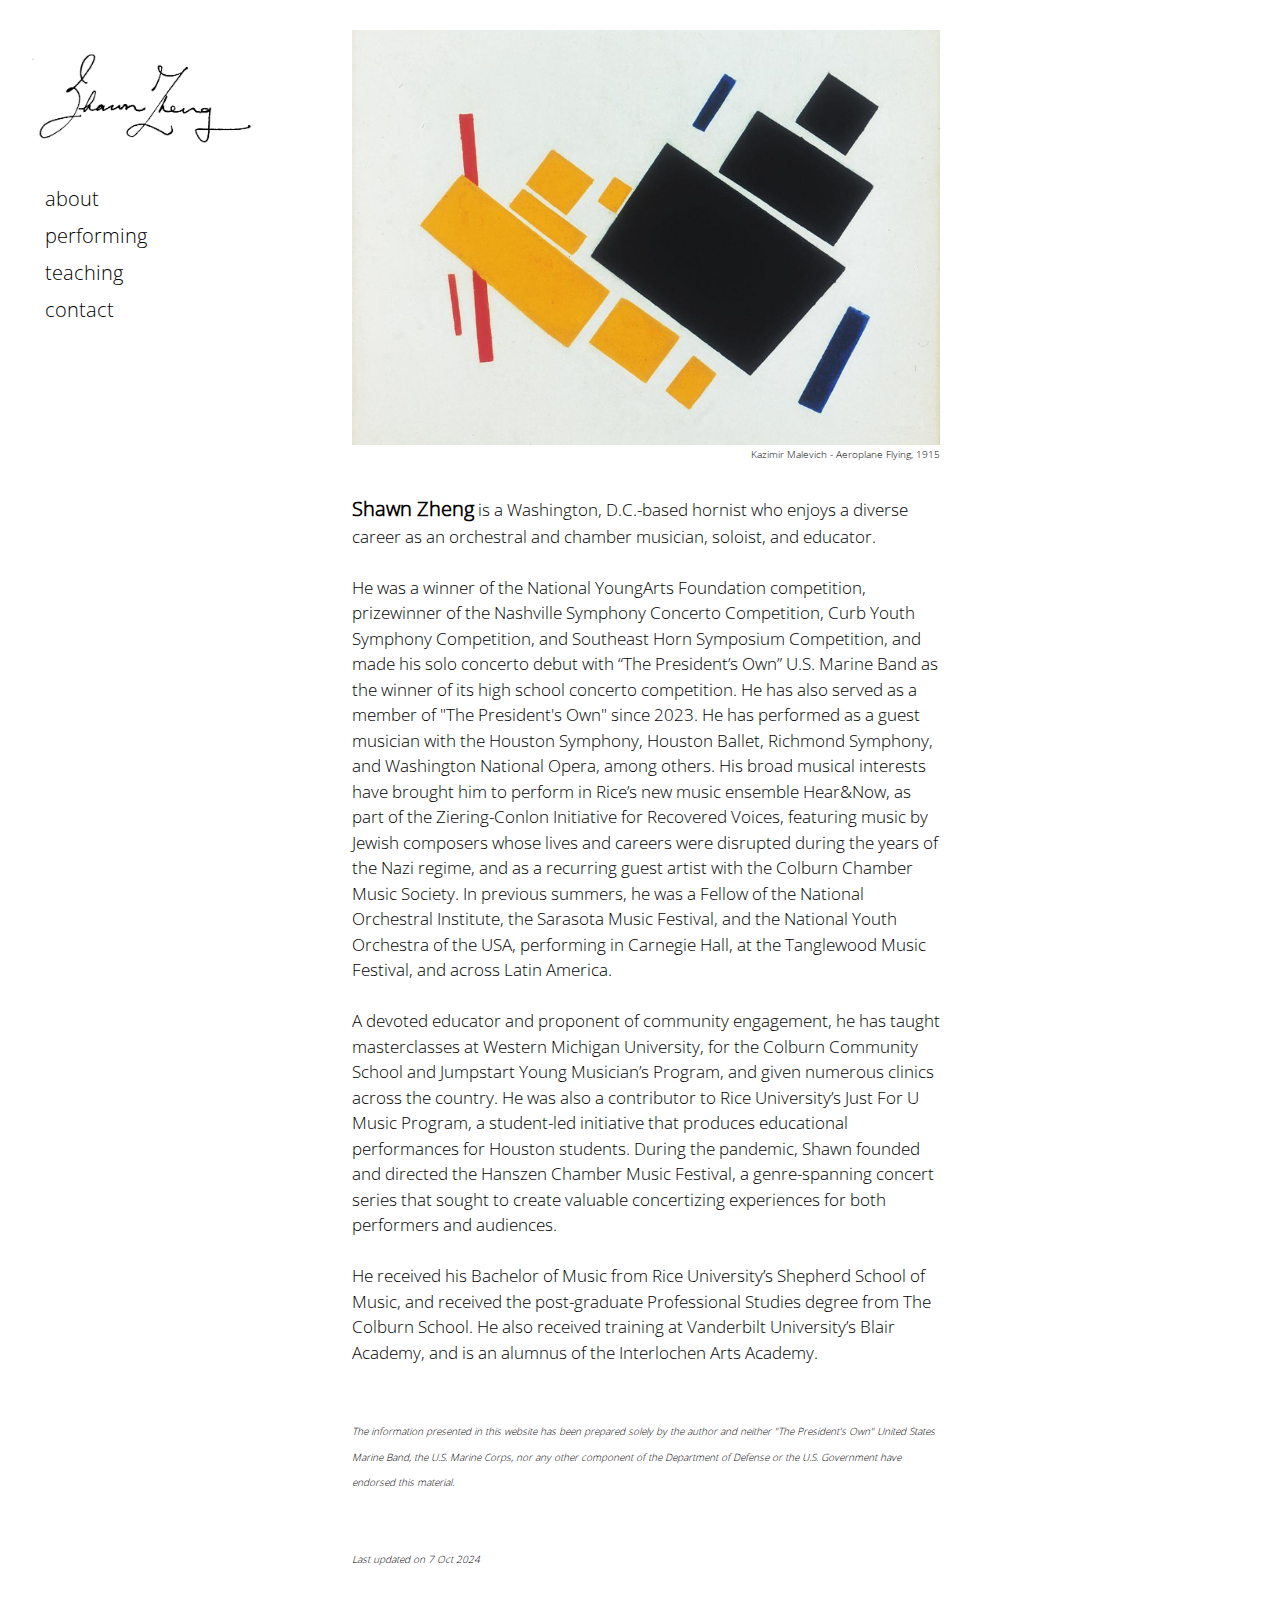
==== commit c60e6e72: "Update index.html" ====
--- a/index.html
+++ b/index.html
@@ -99,10 +99,10 @@
   <p>&nbsp;</p>
 <p>&nbsp;</p>
 	  
-  <p><i><span style="font-size:12px">The information presented in this website has been prepared solely by the author and neither "The President's Own" United States Marine Band, the U.S. Marine Corps, nor any other component of the Department of Defense or the U.S. Government have endorsed this material.</span></i>
+  <p><i><span style="font-size:10px">The information presented in this website has been prepared solely by the author and neither "The President's Own" United States Marine Band, the U.S. Marine Corps, nor any other component of the Department of Defense or the U.S. Government have endorsed this material.</span></i>
   <p>&nbsp;</p>
 <p>&nbsp;</p>
-	<p><i><span style="font-size:12px">Last updated on 7 Oct 2024</span></i>  
+	<p><i><span style="font-size:10px">Last updated on 7 Oct 2024</span></i>  
 <p>&nbsp;</p>
   <p>&nbsp;</p>
   <p>&nbsp;</p>
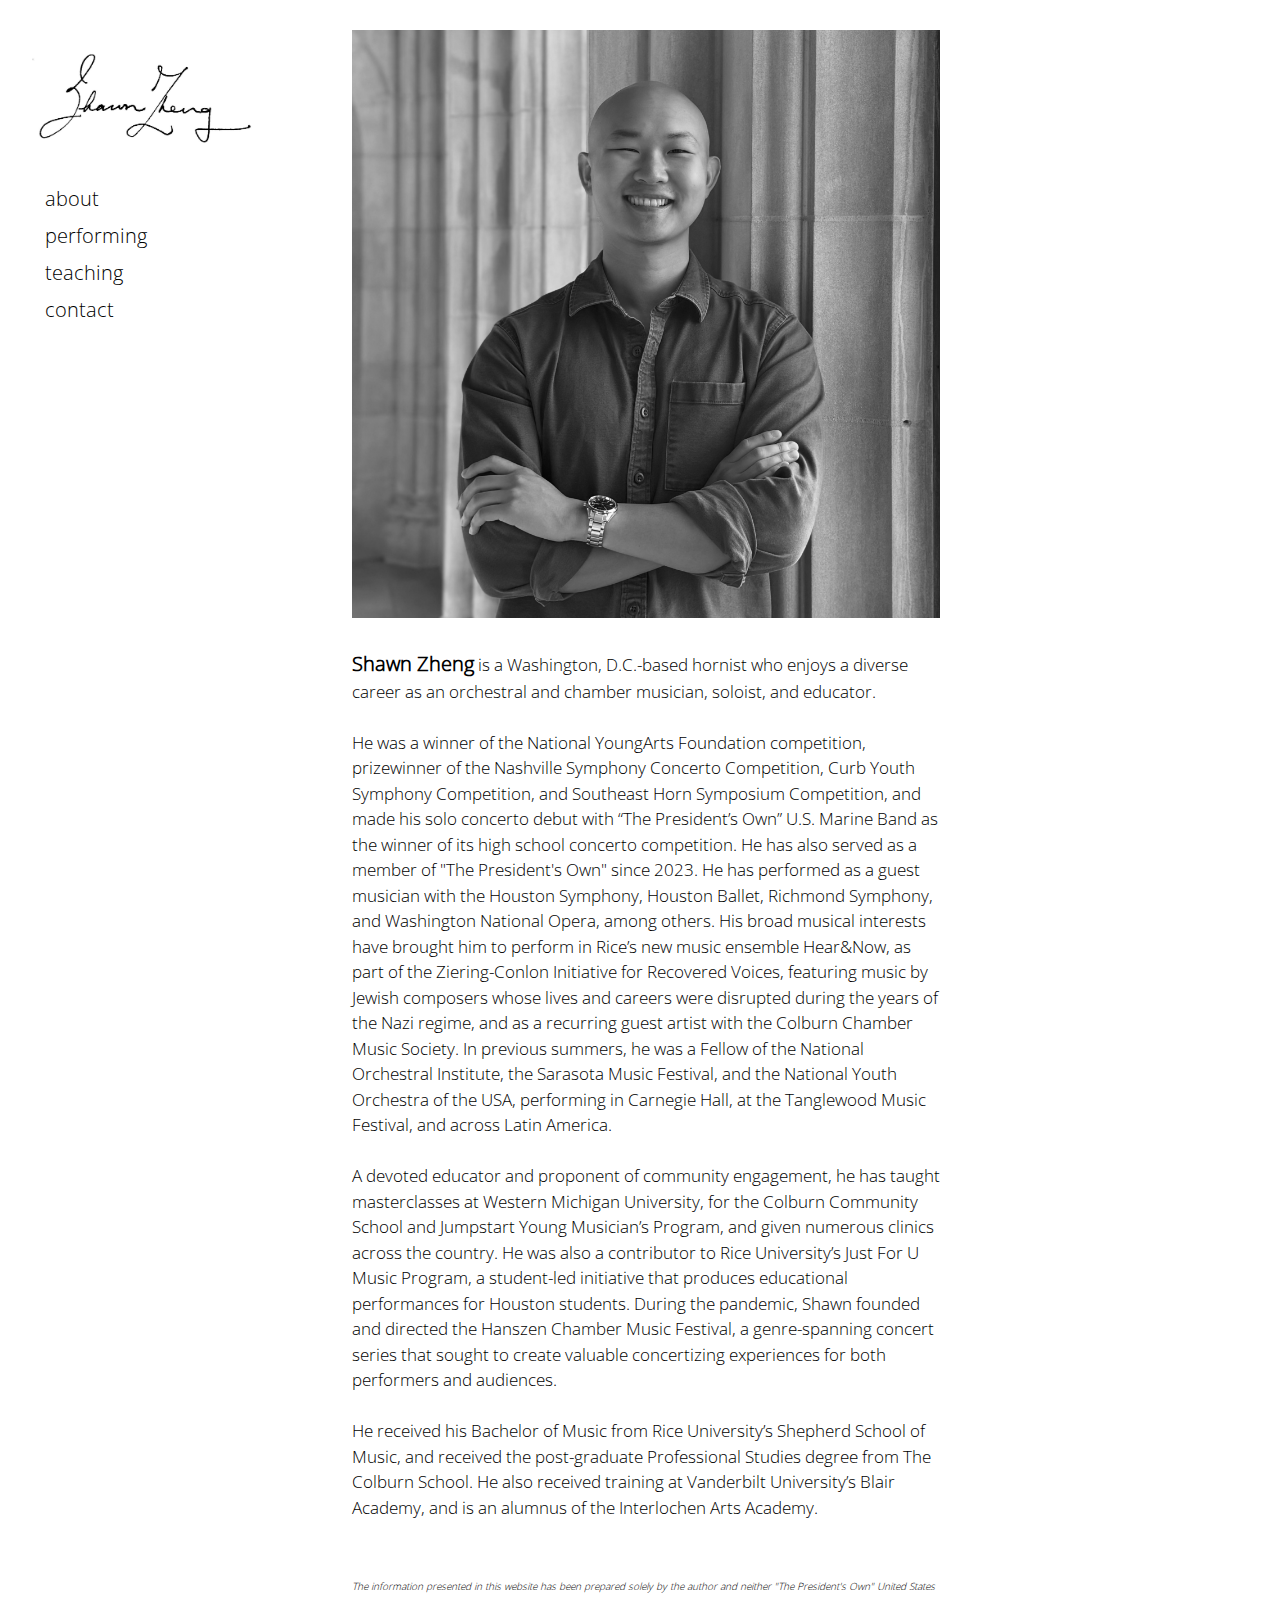
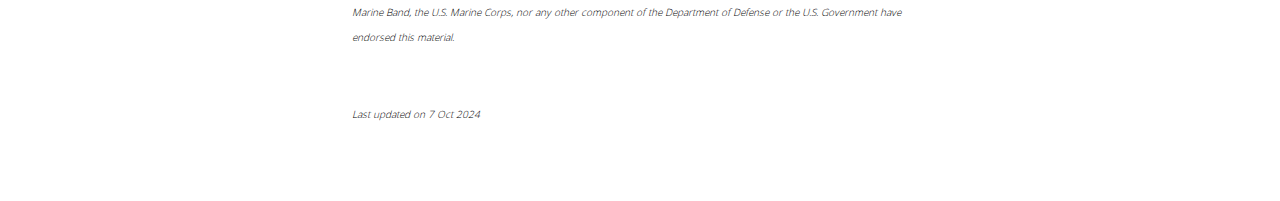
==== commit 5b346d74: "Update index.html" ====
--- a/index.html
+++ b/index.html
@@ -74,10 +74,8 @@
 
 <div class="content">
   <figure>
-    <img src="Kazimir-Malevich-Aeroplane-Flying-1915.jpeg" width=100% style="margin-top: 20px; padding-left: 20px; padding-right: 20px;">
-    <figcaption style="margin-top: 2px; ; padding-right: 20px; font-size: 10px; font-family: opensans">Kazimir Malevich - Aeroplane Flying, 1915
-
-  </figcaption>
+    <img src="Zheng_Portrait_Oct24.png" width=100% style="margin-top: 20px; padding-left: 20px; padding-right: 20px;">
+    
   </figure>
  
   <div class="about" style="padding-left: 20px; padding-right: 20px; margin-top: 5px; line-height: 1.5;">
